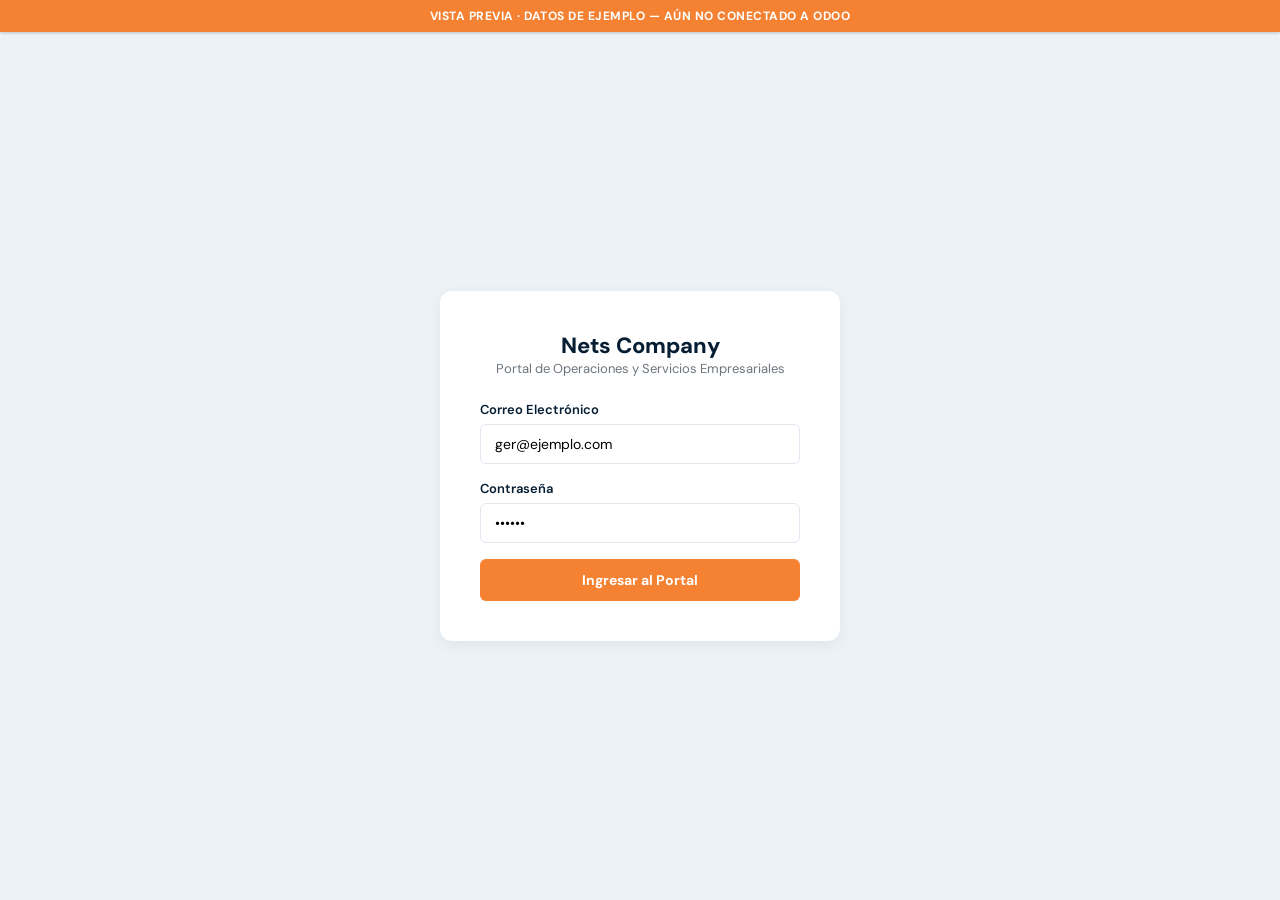
==== index.html @ b63bf1e1 "Vista previa Nets Portal (Velora): SPA login/home/CRM/chat/admin" ====
<!DOCTYPE html>
<html lang="es">
<head>
  <meta charset="UTF-8">
  <meta name="viewport" content="width=device-width, initial-scale=1.0">
  <title>Nets Portal · Vista previa</title>
  <link rel="preconnect" href="https://fonts.googleapis.com">
  <link rel="preconnect" href="https://fonts.gstatic.com" crossorigin>
  <link href="https://fonts.googleapis.com/css2?family=DM+Sans:ital,opsz,wght@0,9..40,100..1000;1,9..40,100..1000&display=swap" rel="stylesheet">
  <link rel="stylesheet" href="styles.css">
  <script defer src="app.js"></script>
</head>
<body>
  <div id="app"></div>
</body>
</html>
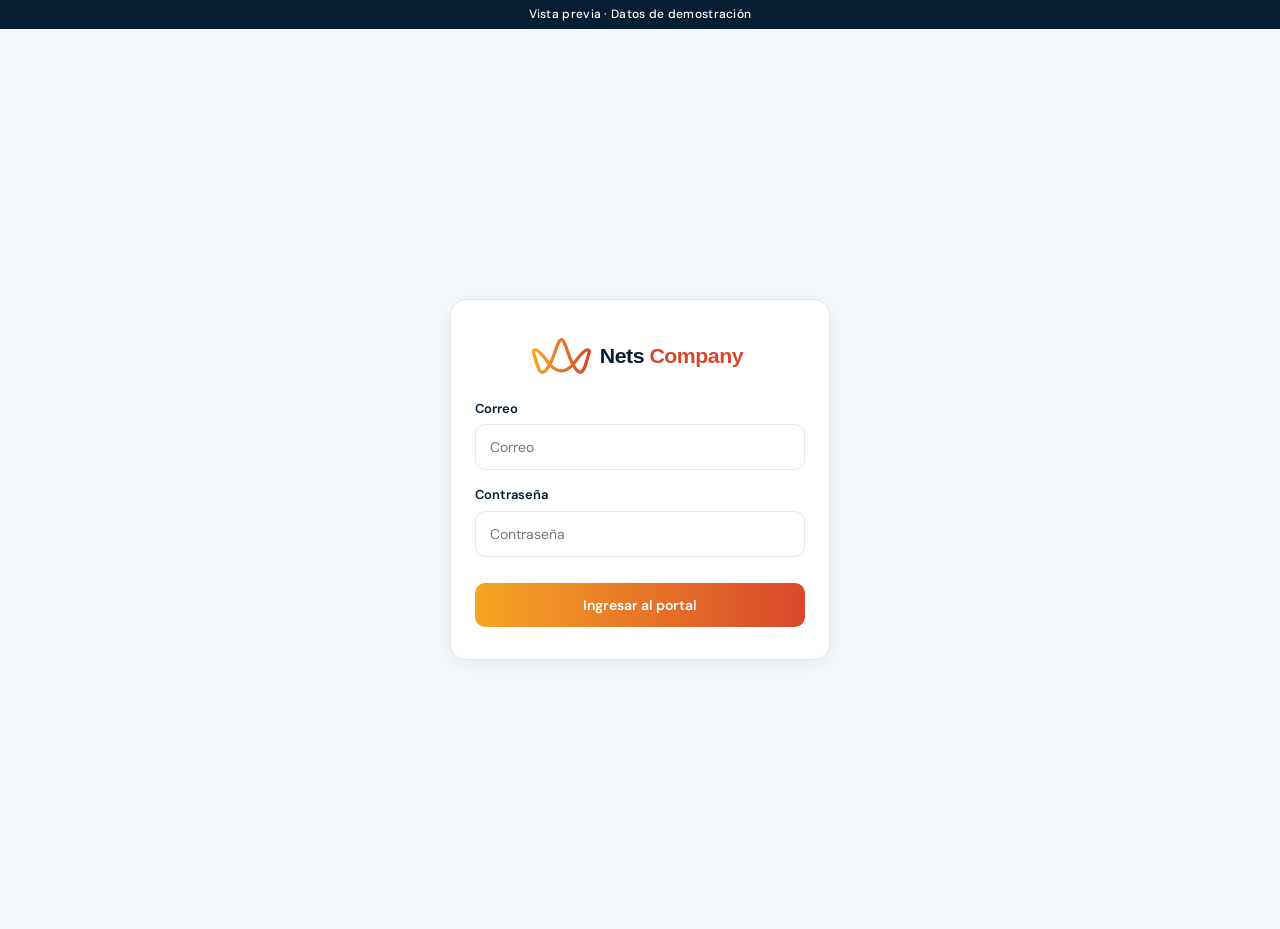
==== commit 50d25e9c: "Mobile-first + PWA + revisión marca Marge (Velora)" ====
--- a/index.html
+++ b/index.html
@@ -1,16 +1,23 @@
 <!DOCTYPE html>
-<html lang="es">
+<html lang="es-CO">
 <head>
   <meta charset="UTF-8">
-  <meta name="viewport" content="width=device-width, initial-scale=1.0">
-  <title>Nets Portal · Vista previa</title>
+  <meta name="viewport" content="width=device-width, initial-scale=1, viewport-fit=cover">
+  <meta name="theme-color" content="#061E33">
+  <meta name="apple-mobile-web-app-capable" content="yes">
+  <meta name="apple-mobile-web-app-status-bar-style" content="black-translucent">
+  <meta name="apple-mobile-web-app-title" content="Nets">
+  <meta name="description" content="Portal de operaciones Nets Company">
+  <title>Nets Company</title>
+  <link rel="manifest" href="/manifest.webmanifest">
+  <link rel="icon" type="image/png" href="/favicon.png">
+  <link rel="apple-touch-icon" href="/icons/icon-192.png">
   <link rel="preconnect" href="https://fonts.googleapis.com">
   <link rel="preconnect" href="https://fonts.gstatic.com" crossorigin>
-  <link href="https://fonts.googleapis.com/css2?family=DM+Sans:ital,opsz,wght@0,9..40,100..1000;1,9..40,100..1000&display=swap" rel="stylesheet">
-  <link rel="stylesheet" href="styles.css">
-  <script defer src="app.js"></script>
+  <link href="https://fonts.googleapis.com/css2?family=DM+Sans:ital,opsz,wght@0,9..40,400;0,9..40,500;0,9..40,600;0,9..40,700;1,9..40,400&display=swap" rel="stylesheet">
+  <script defer src="/app.js"></script>
 </head>
 <body>
   <div id="app"></div>
 </body>
-</html>+</html>
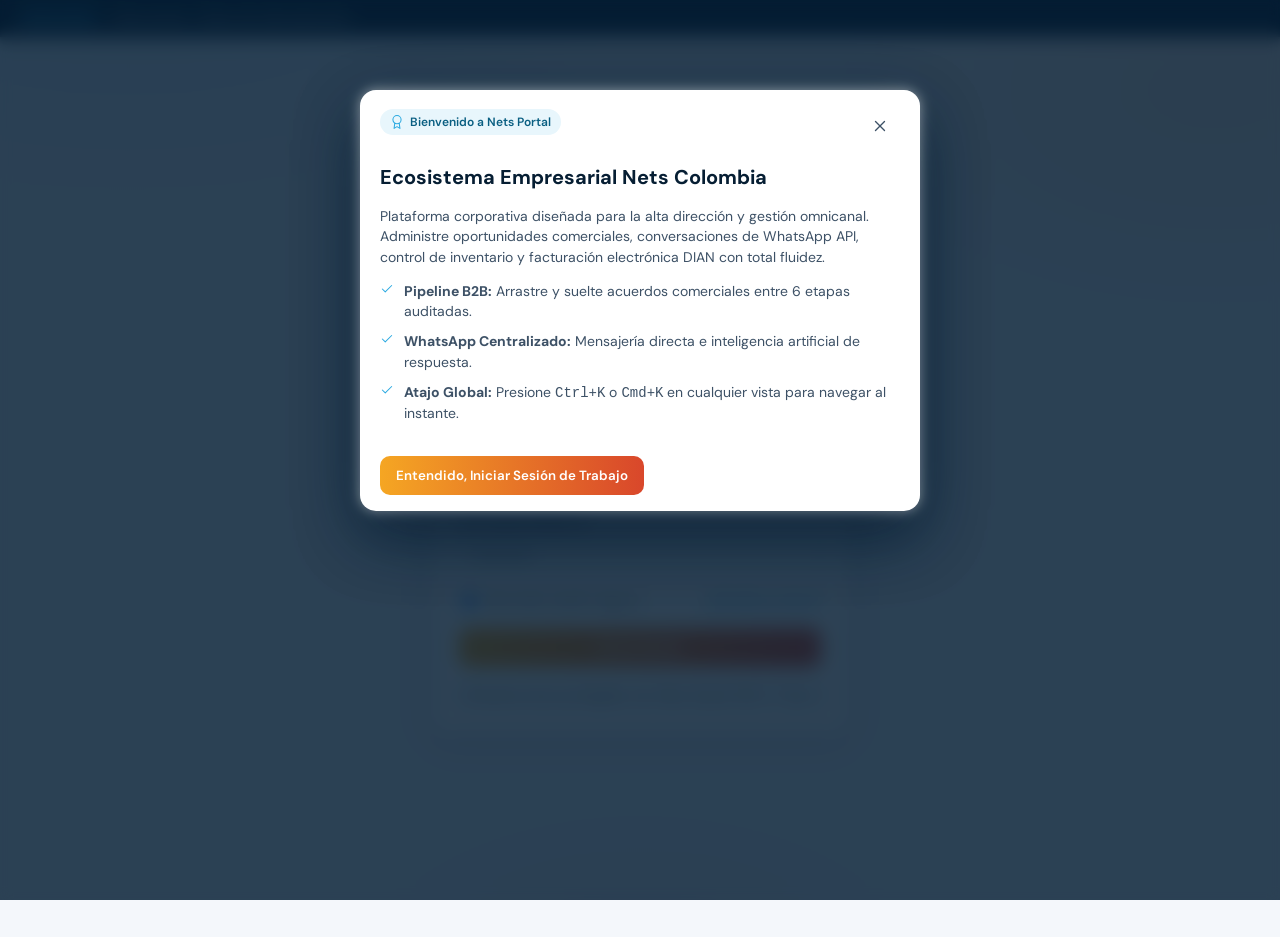
==== commit f90ab8a4: "feat(portal): premium SaaS redesign + Marge finals (14px, blue nav, full-width kanban, single banner" ====
--- a/index.html
+++ b/index.html
@@ -15,6 +15,7 @@
   <link rel="preconnect" href="https://fonts.googleapis.com">
   <link rel="preconnect" href="https://fonts.gstatic.com" crossorigin>
   <link href="https://fonts.googleapis.com/css2?family=DM+Sans:ital,opsz,wght@0,9..40,400;0,9..40,500;0,9..40,600;0,9..40,700;1,9..40,400&display=swap" rel="stylesheet">
+  <link rel="stylesheet" href="/styles.css">
   <script defer src="/app.js"></script>
 </head>
 <body>
--- a/styles.css
+++ b/styles.css
@@ -0,0 +1,448 @@
+@import url('https://fonts.googleapis.com/css2?family=DM+Sans:ital,opsz,wght@0,9..40,400;0,9..40,500;0,9..40,600;0,9..40,700;1,9..40,400&display=swap');
+
+:root {
+  --navy: #061E33;
+  --navy2: #0A2540;
+  --blue: #2DAAE1;
+  --orange: #F58233;
+  --grad: linear-gradient(90deg, #F5A623, #D9472B);
+  --bg: #F4F7FB;
+  --text: #0F1C2A;
+  --muted: #3D5166;
+  --border: #DDE3EE;
+  --r: 10px;
+  --r2: 16px;
+  --shadow: 0 1px 2px rgba(6,30,51,.04), 0 8px 24px rgba(6,30,51,.06);
+  --shadow-hover: 0 8px 28px rgba(6,30,51,.12);
+}
+
+*, *::before, *::after { box-sizing: border-box; }
+html, body { margin: 0; padding: 0; min-height: 100%; }
+body {
+  font-family: 'DM Sans', system-ui, sans-serif;
+  background: var(--bg);
+  color: var(--text);
+  font-size: 15px;
+  line-height: 1.5;
+  -webkit-font-smoothing: antialiased;
+}
+a { color: inherit; text-decoration: none; }
+button, input { font-family: inherit; }
+#app { min-height: 100vh; }
+
+/* Marge: apoyo mínimo 14px en todo */
+.muted, .desc, .helper-text,
+.nets-page-subtitle, .nets-welcome-text, .nets-auth-subtitle, .nets-auth-footer,
+.nets-act-time, .nets-act-title, .nets-kpi-label, .nets-app-compact-desc,
+.nets-user-role, .nets-goal-label, .nets-goal-foot, .nets-banner-text,
+.nets-bottom-nav-label, .nets-modal-desc, .nets-check-row, .chat-preview,
+.kanban-card p, .app-card-desc, .nets-nav-pill, .crm-card-meta, .chat-meta {
+  font-size: 14px !important;
+  color: var(--muted);
+  line-height: 1.45;
+}
+
+/* Fondo orbes */
+body::before {
+  content: '';
+  position: fixed; inset: 0; z-index: -1; pointer-events: none;
+  background:
+    radial-gradient(900px 480px at 10% -10%, rgba(45,170,225,.18), transparent 60%),
+    radial-gradient(700px 400px at 95% 10%, rgba(245,130,51,.12), transparent 55%),
+    radial-gradient(600px 360px at 50% 110%, rgba(6,30,51,.06), transparent 50%);
+}
+
+/* Banner ÚNICO (Marge: no barra Instalar separada) */
+#nets-top-banner, .nets-top-banner {
+  position: sticky; top: 0; z-index: 50;
+  background: var(--navy); color: #cfe8f5;
+  font-size: 12px;
+}
+.nets-banner-inner {
+  display: flex; align-items: center; gap: 10px; flex-wrap: wrap;
+  padding: 8px 16px; max-width: none; width: 100%;
+}
+.nets-banner-tag {
+  background: rgba(45,170,225,.2); color: #2DAAE1;
+  font-size: 10px; font-weight: 700; letter-spacing: .06em;
+  padding: 3px 8px; border-radius: 99px;
+}
+.nets-banner-text { color: #cfe8f5; font-size: 12px; }
+.nets-btn-banner-install {
+  margin-left: auto; display: inline-flex; align-items: center; gap: 6px;
+  background: rgba(45,170,225,.18); color: #fff; border: 1px solid rgba(45,170,225,.45);
+  border-radius: 8px; padding: 4px 10px; font-size: 12px; font-weight: 600; cursor: pointer;
+}
+.nets-btn-banner-install:hover { background: rgba(45,170,225,.32); }
+
+/* Shell layout — full width (Marge: no ~930px) */
+.nets-shell { display: flex; min-height: 100vh; width: 100%; }
+.nets-sidebar {
+  width: 272px; flex-shrink: 0; background: linear-gradient(180deg, var(--navy), var(--navy2));
+  color: #fff; padding: 20px 14px; display: none; flex-direction: column; gap: 8px;
+  position: sticky; top: 0; height: 100vh; overflow: auto;
+}
+.nets-sidebar-brand { display: flex; align-items: center; gap: 10px; padding: 4px 8px 16px; }
+.nets-sidebar-logo { height: 28px; width: auto; }
+.nets-sidebar-edition {
+  font-size: 11px; font-weight: 700; letter-spacing: .08em; text-transform: uppercase;
+  color: #2DAAE1; background: rgba(45,170,225,.15); padding: 3px 8px; border-radius: 6px;
+}
+.nets-sidebar-section-title {
+  font-size: 11px; font-weight: 700; letter-spacing: .08em; text-transform: uppercase;
+  color: rgba(255,255,255,.45); padding: 14px 10px 6px;
+}
+.nets-nav-link {
+  display: flex; align-items: center; gap: 10px; padding: 10px 12px; border-radius: var(--r);
+  color: rgba(255,255,255,.78); font-size: 14px; font-weight: 500; transition: .15s;
+}
+.nets-nav-link:hover { background: rgba(255,255,255,.06); color: #fff; }
+.nets-nav-link.active { background: rgba(45,170,225,.16); color: #2DAAE1; }
+.nets-nav-pill {
+  margin-left: auto; font-size: 11px !important; color: rgba(255,255,255,.55) !important;
+  background: rgba(255,255,255,.08); padding: 2px 7px; border-radius: 99px;
+}
+.nets-sidebar-footer {
+  margin-top: auto; display: flex; align-items: center; gap: 10px;
+  padding: 12px 8px; border-top: 1px solid rgba(255,255,255,.08);
+}
+.nets-user-brief { display: flex; align-items: center; gap: 10px; flex: 1; min-width: 0; }
+.nets-user-avatar {
+  width: 36px; height: 36px; border-radius: 50%; display: grid; place-items: center;
+  background: #2DAAE1; color: #fff; font-size: 12px; font-weight: 700; flex-shrink: 0;
+}
+.nets-user-meta { display: flex; flex-direction: column; min-width: 0; }
+.nets-user-name { font-size: 13px; font-weight: 600; color: #fff; white-space: nowrap; overflow: hidden; text-overflow: ellipsis; }
+.nets-user-role { font-size: 12px !important; color: rgba(255,255,255,.55) !important; }
+.nets-btn-logout-sidebar {
+  background: transparent; border: 0; color: rgba(255,255,255,.7); cursor: pointer; padding: 8px; border-radius: 8px;
+}
+.nets-btn-logout-sidebar:hover { background: rgba(255,255,255,.08); color: #fff; }
+
+.nets-main-wrapper {
+  flex: 1; width: 100%; max-width: none !important; min-width: 0;
+  display: flex; flex-direction: column;
+}
+.nets-page-content {
+  width: 100%; max-width: none !important;
+  padding: 8px 16px 96px;
+}
+@media (min-width: 900px) {
+  .nets-sidebar { display: flex; }
+  .nets-page-content { padding: 12px 28px 40px; }
+  .nets-bottom-nav { display: none !important; }
+}
+
+/* Topbar */
+.nets-topbar {
+  display: flex; align-items: center; justify-content: space-between; gap: 12px;
+  padding: 12px 16px; position: sticky; top: 0; z-index: 30;
+  background: rgba(244,247,251,.85); backdrop-filter: blur(12px);
+  border-bottom: 1px solid var(--border);
+}
+@media (min-width: 900px) { .nets-topbar { padding: 14px 28px; } }
+.nets-topbar-left, .nets-topbar-right { display: flex; align-items: center; gap: 10px; }
+.nets-search-trigger {
+  display: flex; align-items: center; gap: 8px; background: #fff; border: 1px solid var(--border);
+  border-radius: 10px; padding: 8px 12px; cursor: pointer; min-width: 180px; color: var(--muted);
+  box-shadow: var(--shadow);
+}
+.nets-search-placeholder { font-size: 14px; }
+.nets-search-kbd {
+  margin-left: auto; font-size: 11px; background: var(--bg); border: 1px solid var(--border);
+  border-radius: 6px; padding: 2px 6px; color: var(--muted);
+}
+.nets-streak-pill {
+  display: none; align-items: center; gap: 6px; background: #fff; border: 1px solid var(--border);
+  border-radius: 99px; padding: 6px 12px; font-size: 13px; font-weight: 600; color: var(--navy);
+}
+@media (min-width: 900px) { .nets-streak-pill { display: inline-flex; } }
+.nets-btn-icon, .nets-btn-icon-ghost {
+  background: #fff; border: 1px solid var(--border); border-radius: 10px; width: 40px; height: 40px;
+  display: grid; place-items: center; cursor: pointer; color: var(--muted);
+}
+.nets-btn-icon-ghost { background: transparent; border-color: transparent; }
+.nets-mobile-avatar {
+  width: 36px; height: 36px; border-radius: 50%; background: var(--navy); color: #fff;
+  display: grid; place-items: center; font-size: 12px; font-weight: 700;
+}
+
+.nets-page-header { padding: 8px 0 16px; }
+.nets-page-title { margin: 0; font-size: 26px; font-weight: 700; letter-spacing: -.02em; color: var(--navy); }
+.nets-page-subtitle { margin: 6px 0 0; }
+
+/* Bottom nav — activo #2DAAE1 (Marge) */
+.nets-bottom-nav {
+  position: fixed; left: 0; right: 0; bottom: 0; z-index: 40;
+  display: flex; justify-content: space-around; align-items: center;
+  background: rgba(255,255,255,.94); backdrop-filter: blur(14px);
+  border-top: 1px solid var(--border);
+  padding: 8px 4px calc(8px + env(safe-area-inset-bottom));
+}
+.nets-bottom-nav-link {
+  flex: 1; display: flex; flex-direction: column; align-items: center; gap: 3px;
+  color: var(--muted); padding: 6px 2px; border-radius: 10px; font-weight: 600;
+}
+.nets-bottom-nav-link.active,
+.nets-bottom-nav-link.active svg {
+  color: #2DAAE1 !important;
+  stroke: #2DAAE1 !important;
+}
+.nets-bottom-nav-label { font-size: 11px !important; color: inherit !important; }
+
+/* Cards / KPIs */
+.nets-card, .nets-kpi-card, .nets-welcome-card, .kanban-card, .nets-app-compact-card {
+  background: rgba(255,255,255,.92); border: 1px solid var(--border); border-radius: var(--r2);
+  box-shadow: var(--shadow); transition: transform .2s, box-shadow .2s;
+}
+.nets-card:hover, .nets-kpi-card:hover, .nets-app-compact-card:hover, .kanban-card:hover {
+  transform: translateY(-2px); box-shadow: var(--shadow-hover);
+}
+.nets-home-grid { display: flex; flex-direction: column; gap: 18px; }
+.nets-welcome-card { padding: 22px; display: grid; gap: 18px; }
+@media (min-width: 900px) {
+  .nets-welcome-card { grid-template-columns: 1.4fr 1fr; align-items: center; }
+}
+.nets-badge-streak, .nets-badge-pill {
+  display: inline-flex; align-items: center; gap: 6px; background: #E8F6FC; color: #0A5F82;
+  border-radius: 99px; padding: 4px 10px; font-size: 12px; font-weight: 600; margin-bottom: 8px;
+}
+.nets-welcome-greeting { margin: 0; font-size: 28px; font-weight: 700; color: var(--navy); letter-spacing: -.02em; }
+.nets-welcome-text { margin: 8px 0 0; }
+.nets-goal-box { background: #F8FBFE; border: 1px solid var(--border); border-radius: 12px; padding: 14px; }
+.nets-goal-header, .nets-goal-foot { display: flex; justify-content: space-between; gap: 8px; font-size: 14px; }
+.nets-goal-values { font-size: 13px; color: var(--muted); }
+.nets-progress-track { height: 8px; background: #E4ECF5; border-radius: 99px; margin: 10px 0; overflow: hidden; }
+.nets-progress-fill { height: 100%; background: var(--grad); border-radius: 99px; }
+
+.nets-kpis-grid {
+  display: grid; grid-template-columns: repeat(2, minmax(0, 1fr)); gap: 12px;
+}
+@media (min-width: 1100px) {
+  .nets-kpis-grid { grid-template-columns: repeat(4, minmax(0, 1fr)); }
+}
+.nets-kpi-card { padding: 16px; }
+.nets-kpi-top { display: flex; justify-content: space-between; align-items: center; margin-bottom: 8px; }
+.nets-kpi-val { font-size: 26px; font-weight: 700; color: var(--navy); letter-spacing: -.02em; }
+.nets-kpi-bottom { display: flex; align-items: center; justify-content: space-between; margin-top: 10px; }
+.nets-pill-up {
+  font-size: 12px; font-weight: 600; color: #0F7A4A; background: #E7F8EF;
+  padding: 3px 8px; border-radius: 99px;
+}
+.nets-sparkline { width: 72px; height: 28px; }
+
+.nets-home-split {
+  display: grid; grid-template-columns: 1fr; gap: 16px;
+}
+@media (min-width: 900px) {
+  .nets-home-split { grid-template-columns: 1fr 1fr; }
+}
+.nets-home-column { background: rgba(255,255,255,.92); border: 1px solid var(--border); border-radius: var(--r2); padding: 16px; box-shadow: var(--shadow); }
+.nets-card-title-row { display: flex; justify-content: space-between; align-items: center; margin-bottom: 12px; }
+.nets-card-heading { margin: 0; font-size: 16px; font-weight: 700; color: var(--navy); }
+.nets-link-action { color: #2DAAE1; font-size: 14px; font-weight: 600; }
+.nets-tag-live {
+  font-size: 11px; font-weight: 700; color: #0F7A4A; background: #E7F8EF;
+  padding: 3px 8px; border-radius: 99px;
+}
+.nets-apps-compact-grid { display: flex; flex-direction: column; gap: 8px; }
+.nets-app-compact-card {
+  display: flex; gap: 12px; align-items: center; padding: 12px; text-decoration: none; color: inherit;
+}
+.nets-app-compact-icon {
+  width: 42px; height: 42px; border-radius: 12px; background: #E8F6FC;
+  display: grid; place-items: center; flex-shrink: 0;
+}
+.nets-app-compact-name { display: block; font-weight: 600; font-size: 14px; color: var(--navy); }
+.nets-app-compact-desc { display: block; margin-top: 2px; }
+.nets-activity-feed { display: flex; flex-direction: column; gap: 12px; }
+.nets-activity-item { display: flex; gap: 10px; }
+.nets-act-dot { width: 8px; height: 8px; border-radius: 50%; background: #2DAAE1; margin-top: 7px; flex-shrink: 0; }
+.nets-act-title { margin: 0; color: var(--text); }
+.nets-act-time { display: block; margin-top: 2px; }
+
+/* Kanban — 6 cols desktop sin scroll-x (Marge) */
+.kanban-section { width: 100%; }
+.kanban-board, .nets-kanban {
+  display: flex; gap: 12px; overflow-x: auto; scroll-snap-type: x mandatory;
+  padding-bottom: 8px; width: 100%;
+}
+.kanban-column, .nets-kanban-col {
+  min-width: 260px; flex: 0 0 260px; scroll-snap-align: start;
+  background: rgba(255,255,255,.9); border: 1px solid var(--border);
+  border-radius: var(--r2); padding: 12px; box-shadow: var(--shadow);
+}
+@media (min-width: 1200px) {
+  .kanban-board, .nets-kanban {
+    display: grid !important;
+    grid-template-columns: repeat(6, minmax(0, 1fr)) !important;
+    overflow: visible !important;
+    width: 100%;
+  }
+  .kanban-column, .nets-kanban-col {
+    min-width: 0 !important; width: auto !important; flex: unset;
+  }
+}
+.kanban-column-header { display: flex; align-items: center; justify-content: space-between; margin-bottom: 4px; }
+.kanban-column-title {
+  font-size: 12px; font-weight: 700; letter-spacing: .04em; text-transform: uppercase; color: var(--muted);
+}
+.kanban-badge {
+  font-size: 11px; font-weight: 700; background: #EEF3F9; color: var(--muted);
+  padding: 2px 7px; border-radius: 99px;
+}
+.kanban-cards-stack { display: flex; flex-direction: column; gap: 8px; min-height: 80px; }
+.kanban-card { padding: 12px; cursor: grab; background: #fff; }
+.kanban-card:active { cursor: grabbing; }
+
+/* Auth */
+.nets-auth-container {
+  min-height: 100vh; display: grid; place-items: center; padding: 24px;
+}
+.nets-auth-card {
+  width: min(420px, 100%); background: rgba(255,255,255,.95); border: 1px solid var(--border);
+  border-radius: 20px; padding: 28px; box-shadow: var(--shadow-hover);
+}
+.nets-auth-logo { height: 36px; margin-bottom: 16px; }
+.nets-auth-title { margin: 0; font-size: 22px; color: var(--navy); }
+.nets-auth-subtitle { margin: 8px 0 20px; }
+.nets-form-group { display: flex; flex-direction: column; gap: 6px; margin-bottom: 14px; }
+.nets-form-group label { font-size: 13px; font-weight: 600; color: var(--navy); }
+.nets-input {
+  border: 1px solid var(--border); border-radius: 10px; padding: 11px 12px; font-size: 14px;
+  background: #fff; color: var(--text);
+}
+.nets-input:focus { outline: 2px solid rgba(45,170,225,.35); border-color: #2DAAE1; }
+.nets-auth-options { display: flex; justify-content: space-between; align-items: center; margin-bottom: 16px; font-size: 14px; }
+.nets-checkbox-label { display: flex; align-items: center; gap: 8px; color: var(--muted); font-size: 14px; }
+.nets-link { color: #2DAAE1; font-weight: 600; font-size: 14px; }
+.nets-btn, .btn-accent {
+  border: 0; border-radius: 10px; padding: 11px 16px; font-weight: 600; cursor: pointer;
+}
+.nets-btn-primary, .btn-accent { background: var(--grad); color: #fff; }
+.nets-btn-block { width: 100%; }
+.nets-auth-footer { margin-top: 18px; text-align: center; }
+
+/* Chat */
+.nets-chat-list-item {
+  display: flex; gap: 10px; align-items: center; width: 100%;
+  background: transparent; border: 0; border-radius: 12px; padding: 10px; cursor: pointer;
+}
+.nets-chat-list-item.active, .nets-chat-list-item:hover { background: #E8F6FC; }
+
+/* CmdK / Modal / Toast / Skeleton */
+.nets-cmd-backdrop, .nets-modal-backdrop, .cmdk-overlay {
+  position: fixed; inset: 0; z-index: 90; background: rgba(6,30,51,.45); backdrop-filter: blur(6px);
+  display: flex; align-items: flex-start; justify-content: center; padding-top: 12vh;
+}
+.nets-cmd-box, .nets-modal-card, .cmdk-panel {
+  width: min(560px, 92vw); background: #fff; border-radius: 16px; overflow: hidden;
+  box-shadow: 0 24px 64px rgba(6,30,51,.35);
+}
+.nets-cmd-search-wrap { display: flex; align-items: center; gap: 10px; padding: 14px 16px; border-bottom: 1px solid var(--border); }
+.nets-cmd-input { flex: 1; border: 0; outline: 0; font-size: 16px; background: transparent; }
+.nets-cmd-results { max-height: 360px; overflow: auto; padding: 8px; }
+.nets-cmd-item {
+  display: flex; align-items: center; gap: 10px; width: 100%; padding: 10px 12px;
+  border: 0; background: transparent; border-radius: 10px; cursor: pointer; text-align: left;
+}
+.nets-cmd-item:hover { background: #F4F7FB; }
+.nets-cmd-item-title { font-weight: 600; font-size: 14px; }
+.nets-cmd-item-badge { margin-left: auto; font-size: 12px; color: var(--muted); }
+.nets-cmd-footer, .nets-cmd-empty { padding: 10px 16px; font-size: 13px; color: var(--muted); }
+.nets-cmd-esc { font-size: 11px; border: 1px solid var(--border); border-radius: 6px; padding: 2px 6px; }
+.nets-modal-header, .nets-modal-footer { padding: 16px 20px; display: flex; justify-content: space-between; align-items: center; }
+.nets-modal-body { padding: 0 20px 16px; }
+.nets-modal-title { margin: 0 0 8px; font-size: 20px; color: var(--navy); }
+.nets-features-checklist { display: flex; flex-direction: column; gap: 10px; margin-top: 14px; }
+.nets-check-row { display: flex; gap: 10px; align-items: flex-start; font-size: 14px; color: var(--muted); }
+.nets-check-dot { flex-shrink: 0; }
+
+.nets-toast-host, .toast-wrap {
+  position: fixed; top: 16px; right: 16px; z-index: 120; display: flex; flex-direction: column; gap: 8px;
+}
+.nets-toast, .toast {
+  display: flex; align-items: center; gap: 10px; background: var(--navy); color: #fff;
+  padding: 12px 16px; border-radius: 12px; box-shadow: var(--shadow-hover); font-size: 14px; min-width: 240px;
+}
+.nets-confetti-canvas { position: fixed; inset: 0; pointer-events: none; z-index: 200; }
+
+.nets-skeleton-view { padding: 16px; }
+.nets-skel-line, .nets-skel-card, .nets-skel-board {
+  background: linear-gradient(90deg, #e8eef6 25%, #f7fafc 50%, #e8eef6 75%);
+  background-size: 200% 100%; animation: shimmer 1.2s infinite; border-radius: 10px;
+}
+.nets-skel-title { height: 28px; width: 42%; margin-bottom: 10px; }
+.nets-skel-subtitle { height: 16px; width: 28%; margin-bottom: 18px; }
+.nets-skel-grid { display: grid; grid-template-columns: repeat(4, 1fr); gap: 12px; margin-bottom: 16px; }
+.nets-skel-card { height: 110px; }
+.nets-skel-board { height: 280px; }
+@media (max-width: 900px) { .nets-skel-grid { grid-template-columns: 1fr 1fr; } }
+
+.fade-up { animation: fadeUp .45s ease both; }
+@keyframes fadeUp { from { opacity: 0; transform: translateY(10px); } to { opacity: 1; transform: none; } }
+@keyframes shimmer { 0% { background-position: 200% 0; } 100% { background-position: -200% 0; } }
+
+/* Dark */
+html.dark, html[data-theme="dark"] { color-scheme: dark; }
+html.dark body, html[data-theme="dark"] body { background: #071825; color: #E8EEF5; }
+html.dark body::before, html[data-theme="dark"] body::before {
+  background:
+    radial-gradient(900px 480px at 10% -10%, rgba(45,170,225,.12), transparent 60%),
+    radial-gradient(700px 400px at 95% 10%, rgba(245,130,51,.08), transparent 55%);
+}
+html.dark .nets-topbar, html[data-theme="dark"] .nets-topbar { background: rgba(7,24,37,.88); border-color: #1e3a55; }
+html.dark .nets-card, html.dark .nets-kpi-card, html.dark .nets-welcome-card,
+html.dark .nets-home-column, html.dark .kanban-column, html.dark .kanban-card,
+html.dark .nets-search-trigger, html.dark .nets-btn-icon, html.dark .nets-auth-card,
+html.dark .nets-cmd-box, html.dark .nets-modal-card,
+html[data-theme="dark"] .nets-card, html[data-theme="dark"] .nets-kpi-card,
+html[data-theme="dark"] .nets-welcome-card, html[data-theme="dark"] .nets-home-column,
+html[data-theme="dark"] .kanban-column, html[data-theme="dark"] .kanban-card {
+  background: #0d2136; border-color: #1e3a55; color: #E8EEF5;
+}
+html.dark .nets-page-title, html.dark .nets-welcome-greeting, html.dark .nets-kpi-val,
+html.dark .nets-card-heading, html.dark .nets-app-compact-name,
+html[data-theme="dark"] .nets-page-title, html[data-theme="dark"] .nets-welcome-greeting {
+  color: #F4F7FB;
+}
+html.dark .nets-bottom-nav, html[data-theme="dark"] .nets-bottom-nav {
+  background: rgba(13,33,54,.94); border-color: #1e3a55;
+}
+html.dark .nets-input, html[data-theme="dark"] .nets-input {
+  background: #0a1a2b; border-color: #1e3a55; color: #E8EEF5;
+}
+html.dark .nets-goal-box, html[data-theme="dark"] .nets-goal-box { background: #0a1a2b; border-color: #1e3a55; }
+
+@media (prefers-reduced-motion: reduce) {
+  *, *::before, *::after { animation-duration: .01ms !important; transition-duration: .01ms !important; }
+}
+
+table td, table th { padding: 10px; border-bottom: 1px solid var(--border); vertical-align: top; }
+.nets-toggle input { width: 18px; height: 18px; accent-color: #2DAAE1; }
+
+.nets-toast-container {
+  position: fixed; top: 16px; right: 16px; z-index: 120;
+  display: flex; flex-direction: column; gap: 8px; pointer-events: none;
+}
+.nets-toast { pointer-events: auto; }
+.nets-toast-hide { opacity: 0; transform: translateY(-6px); transition: .25s; }
+
+.nets-cmd-modal {
+  position: fixed; inset: 0; z-index: 100; display: none;
+}
+.nets-cmd-modal.open { display: block; }
+.nets-cmd-modal .nets-cmd-backdrop {
+  position: absolute; inset: 0; background: rgba(6,30,51,.45); backdrop-filter: blur(6px);
+}
+.nets-cmd-modal .nets-cmd-box {
+  position: relative; margin: 12vh auto 0; width: min(560px, 92vw);
+  background: #fff; border-radius: 16px; overflow: hidden;
+  box-shadow: 0 24px 64px rgba(6,30,51,.35); z-index: 1;
+}
+.nets-cmd-item.active { background: #E8F6FC; }
+.nets-cmd-item-info { display: flex; flex-direction: column; gap: 2px; min-width: 0; }
+.nets-modal-backdrop {
+  position: fixed; inset: 0; z-index: 95; background: rgba(6,30,51,.45); backdrop-filter: blur(6px);
+  display: flex; align-items: flex-start; justify-content: center; padding-top: 10vh;
+}
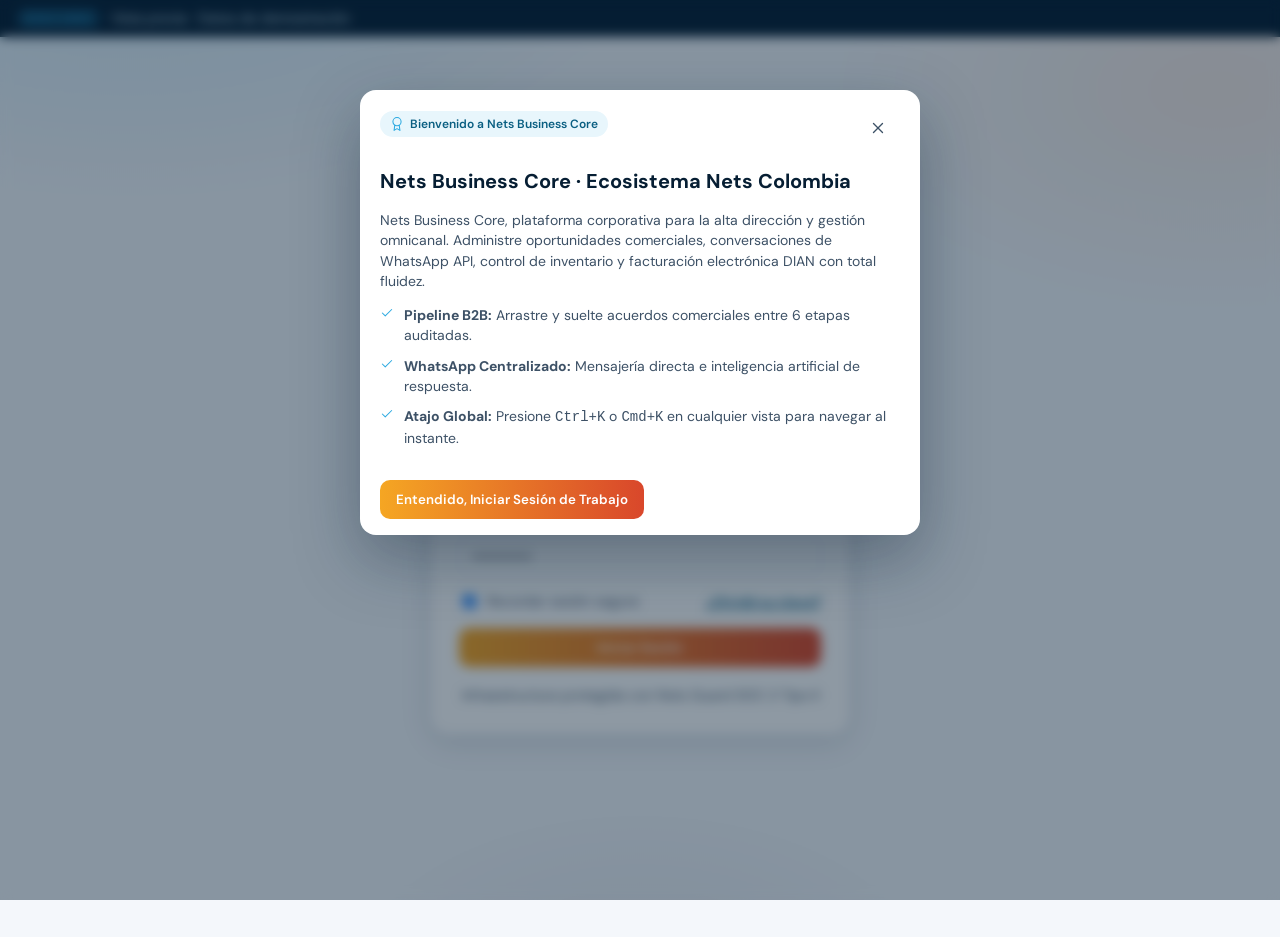
==== commit 85778bea: "fix(portal): a11y/SEO >=95 + rename to Nets Business Core" ====
--- a/index.html
+++ b/index.html
@@ -1,14 +1,14 @@
 <!DOCTYPE html>
-<html lang="es-CO">
+<html lang="es">
 <head>
   <meta charset="UTF-8">
   <meta name="viewport" content="width=device-width, initial-scale=1, viewport-fit=cover">
   <meta name="theme-color" content="#061E33">
   <meta name="apple-mobile-web-app-capable" content="yes">
   <meta name="apple-mobile-web-app-status-bar-style" content="black-translucent">
-  <meta name="apple-mobile-web-app-title" content="Nets">
-  <meta name="description" content="Portal de operaciones Nets Company">
-  <title>Nets Company</title>
+  <meta name="apple-mobile-web-app-title" content="Nets Core">
+  <meta name="description" content="Nets Business Core: portal de operaciones de Nets Company para CRM, WhatsApp, inventario y facturación DIAN en Colombia.">
+  <title>Nets Business Core</title>
   <link rel="manifest" href="/manifest.webmanifest">
   <link rel="icon" type="image/png" href="/favicon.png">
   <link rel="apple-touch-icon" href="/icons/icon-192.png">
--- a/styles.css
+++ b/styles.css
@@ -158,7 +158,7 @@
 }
 @media (min-width: 900px) { .nets-streak-pill { display: inline-flex; } }
 .nets-btn-icon, .nets-btn-icon-ghost {
-  background: #fff; border: 1px solid var(--border); border-radius: 10px; width: 40px; height: 40px;
+  background: #fff; border: 1px solid var(--border); border-radius: 10px; width:  44px; min-width: 44px; height:  44px; min-height: 44px;
   display: grid; place-items: center; cursor: pointer; color: var(--muted);
 }
 .nets-btn-icon-ghost { background: transparent; border-color: transparent; }
@@ -315,7 +315,21 @@
 .nets-input:focus { outline: 2px solid rgba(45,170,225,.35); border-color: #2DAAE1; }
 .nets-auth-options { display: flex; justify-content: space-between; align-items: center; margin-bottom: 16px; font-size: 14px; }
 .nets-checkbox-label { display: flex; align-items: center; gap: 8px; color: var(--muted); font-size: 14px; }
-.nets-link { color: #2DAAE1; font-weight: 600; font-size: 14px; }
+.nets-link {
+  color: #0A5F82;
+  text-decoration: underline;
+  text-underline-offset: 2px;
+  font-weight: 600;
+  background: none;
+  border: none;
+  padding: 0;
+  cursor: pointer;
+  font-family: inherit;
+  font-size: 14px;
+}
+.nets-link:hover, .nets-link:focus-visible {
+  color: #061E33;
+}
 .nets-btn, .btn-accent {
   border: 0; border-radius: 10px; padding: 11px 16px; font-weight: 600; cursor: pointer;
 }
@@ -446,3 +460,15 @@
   position: fixed; inset: 0; z-index: 95; background: rgba(6,30,51,.45); backdrop-filter: blur(6px);
   display: flex; align-items: flex-start; justify-content: center; padding-top: 10vh;
 }
+
+.nets-bottom-nav-link {
+  min-height: 48px;
+  min-width: 48px;
+  touch-action: manipulation;
+}
+.nets-btn-icon-ghost {
+  width: 44px; height: 44px; min-width: 44px; min-height: 44px;
+}
+.kanban-card:focus-visible {
+  outline: 2px solid #2DAAE1; outline-offset: 2px;
+}
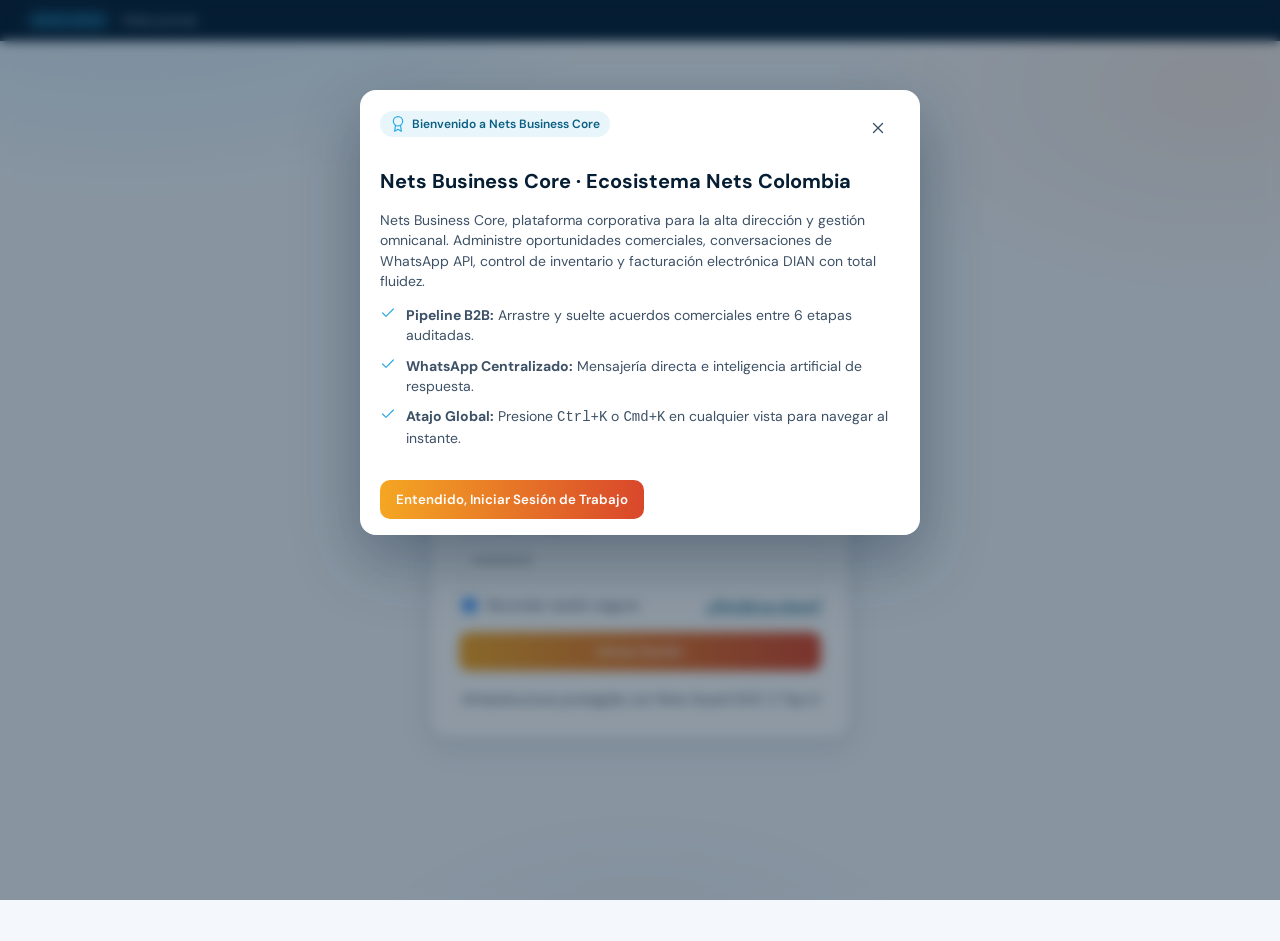
==== commit f8d7548d: "v5: dark-mode chat/avatar, CRM touch DnD + mover etapa, dashboard sencillo, apps bloqueadas, WhatsAp" ====
--- a/index.html
+++ b/index.html
@@ -15,8 +15,8 @@
   <link rel="preconnect" href="https://fonts.googleapis.com">
   <link rel="preconnect" href="https://fonts.gstatic.com" crossorigin>
   <link href="https://fonts.googleapis.com/css2?family=DM+Sans:ital,opsz,wght@0,9..40,400;0,9..40,500;0,9..40,600;0,9..40,700;1,9..40,400&display=swap" rel="stylesheet">
-  <link rel="stylesheet" href="/styles.css">
-  <script defer src="/app.js"></script>
+  <link rel="stylesheet" href="/styles.css?v=5">
+  <script defer src="/app.js?v=5"></script>
 </head>
 <body>
   <div id="app"></div>
--- a/styles.css
+++ b/styles.css
@@ -1,28 +1,56 @@
 @import url('https://fonts.googleapis.com/css2?family=DM+Sans:ital,opsz,wght@0,9..40,400;0,9..40,500;0,9..40,600;0,9..40,700;1,9..40,400&display=swap');
 
 :root {
+  /* Marca Nets Business Core — tokens únicos */
   --navy: #061E33;
   --navy2: #0A2540;
   --blue: #2DAAE1;
+  --link: #0A5F82;
   --orange: #F58233;
   --grad: linear-gradient(90deg, #F5A623, #D9472B);
   --bg: #F4F7FB;
+  --surface: #FFFFFF;
+  --surface-2: #F8FBFE;
   --text: #0F1C2A;
   --muted: #3D5166;
   --border: #DDE3EE;
+  --blue-soft: #E8F6FC;
+  --danger: #EF4444;
+  --success: #16A34A;
+  /* Radios */
+  --r-sm: 6px;
   --r: 10px;
+  --r-md: 12px;
   --r2: 16px;
+  --r-lg: 20px;
+  --r-pill: 99px;
+  /* Espaciado */
+  --space-1: 4px;
+  --space-2: 8px;
+  --space-3: 12px;
+  --space-4: 16px;
+  --space-5: 24px;
+  --space-6: 32px;
+  /* Tipo */
+  --font: 'DM Sans', system-ui, sans-serif;
+  --fs-xs: 11px;
+  --fs-sm: 12px;
+  --fs-md: 14px;
+  --fs-base: 15px;
+  --fs-lg: 18px;
+  --fs-title: 26px;
   --shadow: 0 1px 2px rgba(6,30,51,.04), 0 8px 24px rgba(6,30,51,.06);
   --shadow-hover: 0 8px 28px rgba(6,30,51,.12);
+  --shadow-modal: 0 24px 64px rgba(6,30,51,.35);
 }
 
 *, *::before, *::after { box-sizing: border-box; }
 html, body { margin: 0; padding: 0; min-height: 100%; }
 body {
-  font-family: 'DM Sans', system-ui, sans-serif;
+  font-family: var(--font);
   background: var(--bg);
   color: var(--text);
-  font-size: 15px;
+  font-size: var(--fs-base);
   line-height: 1.5;
   -webkit-font-smoothing: antialiased;
 }
@@ -63,15 +91,15 @@
   padding: 8px 16px; max-width: none; width: 100%;
 }
 .nets-banner-tag {
-  background: rgba(45,170,225,.2); color: #2DAAE1;
+  background: rgba(45,170,225,.2); color: var(--blue);
   font-size: 10px; font-weight: 700; letter-spacing: .06em;
-  padding: 3px 8px; border-radius: 99px;
+  padding: 3px 8px; border-radius: var(--r-pill);
 }
 .nets-banner-text { color: #cfe8f5; font-size: 12px; }
 .nets-btn-banner-install {
   margin-left: auto; display: inline-flex; align-items: center; gap: 6px;
   background: rgba(45,170,225,.18); color: #fff; border: 1px solid rgba(45,170,225,.45);
-  border-radius: 8px; padding: 4px 10px; font-size: 12px; font-weight: 600; cursor: pointer;
+  border-radius: var(--r); padding: 4px 10px; font-size: 12px; font-weight: 600; cursor: pointer;
 }
 .nets-btn-banner-install:hover { background: rgba(45,170,225,.32); }
 
@@ -86,7 +114,7 @@
 .nets-sidebar-logo { height: 28px; width: auto; }
 .nets-sidebar-edition {
   font-size: 11px; font-weight: 700; letter-spacing: .08em; text-transform: uppercase;
-  color: #2DAAE1; background: rgba(45,170,225,.15); padding: 3px 8px; border-radius: 6px;
+  color: var(--blue); background: rgba(45,170,225,.15); padding: 3px 8px; border-radius: var(--r-sm);
 }
 .nets-sidebar-section-title {
   font-size: 11px; font-weight: 700; letter-spacing: .08em; text-transform: uppercase;
@@ -97,10 +125,10 @@
   color: rgba(255,255,255,.78); font-size: 14px; font-weight: 500; transition: .15s;
 }
 .nets-nav-link:hover { background: rgba(255,255,255,.06); color: #fff; }
-.nets-nav-link.active { background: rgba(45,170,225,.16); color: #2DAAE1; }
+.nets-nav-link.active { background: rgba(45,170,225,.16); color: var(--blue); }
 .nets-nav-pill {
   margin-left: auto; font-size: 11px !important; color: rgba(255,255,255,.55) !important;
-  background: rgba(255,255,255,.08); padding: 2px 7px; border-radius: 99px;
+  background: rgba(255,255,255,.08); padding: 2px 7px; border-radius: var(--r-pill);
 }
 .nets-sidebar-footer {
   margin-top: auto; display: flex; align-items: center; gap: 10px;
@@ -109,13 +137,13 @@
 .nets-user-brief { display: flex; align-items: center; gap: 10px; flex: 1; min-width: 0; }
 .nets-user-avatar {
   width: 36px; height: 36px; border-radius: 50%; display: grid; place-items: center;
-  background: #2DAAE1; color: #fff; font-size: 12px; font-weight: 700; flex-shrink: 0;
+  background: var(--blue); color: #fff; font-size: 12px; font-weight: 700; flex-shrink: 0;
 }
 .nets-user-meta { display: flex; flex-direction: column; min-width: 0; }
 .nets-user-name { font-size: 13px; font-weight: 600; color: #fff; white-space: nowrap; overflow: hidden; text-overflow: ellipsis; }
 .nets-user-role { font-size: 12px !important; color: rgba(255,255,255,.55) !important; }
 .nets-btn-logout-sidebar {
-  background: transparent; border: 0; color: rgba(255,255,255,.7); cursor: pointer; padding: 8px; border-radius: 8px;
+  background: transparent; border: 0; color: rgba(255,255,255,.7); cursor: pointer; padding: 8px; border-radius: var(--r);
 }
 .nets-btn-logout-sidebar:hover { background: rgba(255,255,255,.08); color: #fff; }
 
@@ -144,21 +172,21 @@
 .nets-topbar-left, .nets-topbar-right { display: flex; align-items: center; gap: 10px; }
 .nets-search-trigger {
   display: flex; align-items: center; gap: 8px; background: #fff; border: 1px solid var(--border);
-  border-radius: 10px; padding: 8px 12px; cursor: pointer; min-width: 180px; color: var(--muted);
+  border-radius: var(--r); padding: 8px 12px; cursor: pointer; min-width: 180px; color: var(--muted);
   box-shadow: var(--shadow);
 }
 .nets-search-placeholder { font-size: 14px; }
 .nets-search-kbd {
   margin-left: auto; font-size: 11px; background: var(--bg); border: 1px solid var(--border);
-  border-radius: 6px; padding: 2px 6px; color: var(--muted);
+  border-radius: var(--r-sm); padding: 2px 6px; color: var(--muted);
 }
 .nets-streak-pill {
   display: none; align-items: center; gap: 6px; background: #fff; border: 1px solid var(--border);
-  border-radius: 99px; padding: 6px 12px; font-size: 13px; font-weight: 600; color: var(--navy);
+  border-radius: var(--r-pill); padding: 6px 12px; font-size: 13px; font-weight: 600; color: var(--navy);
 }
 @media (min-width: 900px) { .nets-streak-pill { display: inline-flex; } }
 .nets-btn-icon, .nets-btn-icon-ghost {
-  background: #fff; border: 1px solid var(--border); border-radius: 10px; width:  44px; min-width: 44px; height:  44px; min-height: 44px;
+  background: #fff; border: 1px solid var(--border); border-radius: var(--r); width:  44px; min-width: 44px; height:  44px; min-height: 44px;
   display: grid; place-items: center; cursor: pointer; color: var(--muted);
 }
 .nets-btn-icon-ghost { background: transparent; border-color: transparent; }
@@ -168,7 +196,7 @@
 }
 
 .nets-page-header { padding: 8px 0 16px; }
-.nets-page-title { margin: 0; font-size: 26px; font-weight: 700; letter-spacing: -.02em; color: var(--navy); }
+.nets-page-title { margin: 0; font-size: var(--fs-title); font-weight: 700; letter-spacing: -.02em; color: var(--navy); }
 .nets-page-subtitle { margin: 6px 0 0; }
 
 /* Bottom nav — activo #2DAAE1 (Marge) */
@@ -181,12 +209,12 @@
 }
 .nets-bottom-nav-link {
   flex: 1; display: flex; flex-direction: column; align-items: center; gap: 3px;
-  color: var(--muted); padding: 6px 2px; border-radius: 10px; font-weight: 600;
+  color: var(--muted); padding: 6px 2px; border-radius: var(--r); font-weight: 600;
 }
 .nets-bottom-nav-link.active,
 .nets-bottom-nav-link.active svg {
-  color: #2DAAE1 !important;
-  stroke: #2DAAE1 !important;
+  color: var(--blue) !important;
+  stroke: var(--blue) !important;
 }
 .nets-bottom-nav-label { font-size: 11px !important; color: inherit !important; }
 
@@ -204,16 +232,16 @@
   .nets-welcome-card { grid-template-columns: 1.4fr 1fr; align-items: center; }
 }
 .nets-badge-streak, .nets-badge-pill {
-  display: inline-flex; align-items: center; gap: 6px; background: #E8F6FC; color: #0A5F82;
-  border-radius: 99px; padding: 4px 10px; font-size: 12px; font-weight: 600; margin-bottom: 8px;
+  display: inline-flex; align-items: center; gap: 6px; background: var(--blue-soft); color: var(--link);
+  border-radius: var(--r-pill); padding: 4px 10px; font-size: 12px; font-weight: 600; margin-bottom: 8px;
 }
 .nets-welcome-greeting { margin: 0; font-size: 28px; font-weight: 700; color: var(--navy); letter-spacing: -.02em; }
 .nets-welcome-text { margin: 8px 0 0; }
-.nets-goal-box { background: #F8FBFE; border: 1px solid var(--border); border-radius: 12px; padding: 14px; }
+.nets-goal-box { background: var(--surface-2); border: 1px solid var(--border); border-radius: var(--r-md); padding: 14px; }
 .nets-goal-header, .nets-goal-foot { display: flex; justify-content: space-between; gap: 8px; font-size: 14px; }
 .nets-goal-values { font-size: 13px; color: var(--muted); }
-.nets-progress-track { height: 8px; background: #E4ECF5; border-radius: 99px; margin: 10px 0; overflow: hidden; }
-.nets-progress-fill { height: 100%; background: var(--grad); border-radius: 99px; }
+.nets-progress-track { height: 8px; background: #E4ECF5; border-radius: var(--r-pill); margin: 10px 0; overflow: hidden; }
+.nets-progress-fill { height: 100%; background: var(--grad); border-radius: var(--r-pill); }
 
 .nets-kpis-grid {
   display: grid; grid-template-columns: repeat(2, minmax(0, 1fr)); gap: 12px;
@@ -227,7 +255,7 @@
 .nets-kpi-bottom { display: flex; align-items: center; justify-content: space-between; margin-top: 10px; }
 .nets-pill-up {
   font-size: 12px; font-weight: 600; color: #0F7A4A; background: #E7F8EF;
-  padding: 3px 8px; border-radius: 99px;
+  padding: 3px 8px; border-radius: var(--r-pill);
 }
 .nets-sparkline { width: 72px; height: 28px; }
 
@@ -240,24 +268,24 @@
 .nets-home-column { background: rgba(255,255,255,.92); border: 1px solid var(--border); border-radius: var(--r2); padding: 16px; box-shadow: var(--shadow); }
 .nets-card-title-row { display: flex; justify-content: space-between; align-items: center; margin-bottom: 12px; }
 .nets-card-heading { margin: 0; font-size: 16px; font-weight: 700; color: var(--navy); }
-.nets-link-action { color: #2DAAE1; font-size: 14px; font-weight: 600; }
+.nets-link-action { color: var(--link); font-size: 14px; font-weight: 600; }
 .nets-tag-live {
   font-size: 11px; font-weight: 700; color: #0F7A4A; background: #E7F8EF;
-  padding: 3px 8px; border-radius: 99px;
+  padding: 3px 8px; border-radius: var(--r-pill);
 }
 .nets-apps-compact-grid { display: flex; flex-direction: column; gap: 8px; }
 .nets-app-compact-card {
   display: flex; gap: 12px; align-items: center; padding: 12px; text-decoration: none; color: inherit;
 }
 .nets-app-compact-icon {
-  width: 42px; height: 42px; border-radius: 12px; background: #E8F6FC;
+  width: 42px; height: 42px; border-radius: var(--r-md); background: var(--blue-soft);
   display: grid; place-items: center; flex-shrink: 0;
 }
 .nets-app-compact-name { display: block; font-weight: 600; font-size: 14px; color: var(--navy); }
 .nets-app-compact-desc { display: block; margin-top: 2px; }
 .nets-activity-feed { display: flex; flex-direction: column; gap: 12px; }
 .nets-activity-item { display: flex; gap: 10px; }
-.nets-act-dot { width: 8px; height: 8px; border-radius: 50%; background: #2DAAE1; margin-top: 7px; flex-shrink: 0; }
+.nets-act-dot { width: 8px; height: 8px; border-radius: 50%; background: var(--blue); margin-top: 7px; flex-shrink: 0; }
 .nets-act-title { margin: 0; color: var(--text); }
 .nets-act-time { display: block; margin-top: 2px; }
 
@@ -289,7 +317,7 @@
 }
 .kanban-badge {
   font-size: 11px; font-weight: 700; background: #EEF3F9; color: var(--muted);
-  padding: 2px 7px; border-radius: 99px;
+  padding: 2px 7px; border-radius: var(--r-pill);
 }
 .kanban-cards-stack { display: flex; flex-direction: column; gap: 8px; min-height: 80px; }
 .kanban-card { padding: 12px; cursor: grab; background: #fff; }
@@ -301,7 +329,7 @@
 }
 .nets-auth-card {
   width: min(420px, 100%); background: rgba(255,255,255,.95); border: 1px solid var(--border);
-  border-radius: 20px; padding: 28px; box-shadow: var(--shadow-hover);
+  border-radius: var(--r-lg); padding: 28px; box-shadow: var(--shadow-hover);
 }
 .nets-auth-logo { height: 36px; margin-bottom: 16px; }
 .nets-auth-title { margin: 0; font-size: 22px; color: var(--navy); }
@@ -309,14 +337,14 @@
 .nets-form-group { display: flex; flex-direction: column; gap: 6px; margin-bottom: 14px; }
 .nets-form-group label { font-size: 13px; font-weight: 600; color: var(--navy); }
 .nets-input {
-  border: 1px solid var(--border); border-radius: 10px; padding: 11px 12px; font-size: 14px;
+  border: 1px solid var(--border); border-radius: var(--r); padding: 11px 12px; font-size: 14px;
   background: #fff; color: var(--text);
 }
-.nets-input:focus { outline: 2px solid rgba(45,170,225,.35); border-color: #2DAAE1; }
+.nets-input:focus { outline: 2px solid rgba(45,170,225,.35); border-color: var(--blue); }
 .nets-auth-options { display: flex; justify-content: space-between; align-items: center; margin-bottom: 16px; font-size: 14px; }
 .nets-checkbox-label { display: flex; align-items: center; gap: 8px; color: var(--muted); font-size: 14px; }
 .nets-link {
-  color: #0A5F82;
+  color: var(--link);
   text-decoration: underline;
   text-underline-offset: 2px;
   font-weight: 600;
@@ -331,7 +359,7 @@
   color: #061E33;
 }
 .nets-btn, .btn-accent {
-  border: 0; border-radius: 10px; padding: 11px 16px; font-weight: 600; cursor: pointer;
+  border: 0; border-radius: var(--r); padding: 11px 16px; font-weight: 600; cursor: pointer;
 }
 .nets-btn-primary, .btn-accent { background: var(--grad); color: #fff; }
 .nets-btn-block { width: 100%; }
@@ -340,9 +368,9 @@
 /* Chat */
 .nets-chat-list-item {
   display: flex; gap: 10px; align-items: center; width: 100%;
-  background: transparent; border: 0; border-radius: 12px; padding: 10px; cursor: pointer;
-}
-.nets-chat-list-item.active, .nets-chat-list-item:hover { background: #E8F6FC; }
+  background: transparent; border: 0; border-radius: var(--r-md); padding: 10px; cursor: pointer;
+}
+.nets-chat-list-item.active, .nets-chat-list-item:hover { background: var(--blue-soft); }
 
 /* CmdK / Modal / Toast / Skeleton */
 .nets-cmd-backdrop, .nets-modal-backdrop, .cmdk-overlay {
@@ -350,7 +378,7 @@
   display: flex; align-items: flex-start; justify-content: center; padding-top: 12vh;
 }
 .nets-cmd-box, .nets-modal-card, .cmdk-panel {
-  width: min(560px, 92vw); background: #fff; border-radius: 16px; overflow: hidden;
+  width: min(560px, 92vw); background: #fff; border-radius: var(--r2); overflow: hidden;
   box-shadow: 0 24px 64px rgba(6,30,51,.35);
 }
 .nets-cmd-search-wrap { display: flex; align-items: center; gap: 10px; padding: 14px 16px; border-bottom: 1px solid var(--border); }
@@ -358,13 +386,13 @@
 .nets-cmd-results { max-height: 360px; overflow: auto; padding: 8px; }
 .nets-cmd-item {
   display: flex; align-items: center; gap: 10px; width: 100%; padding: 10px 12px;
-  border: 0; background: transparent; border-radius: 10px; cursor: pointer; text-align: left;
+  border: 0; background: transparent; border-radius: var(--r); cursor: pointer; text-align: left;
 }
 .nets-cmd-item:hover { background: #F4F7FB; }
 .nets-cmd-item-title { font-weight: 600; font-size: 14px; }
 .nets-cmd-item-badge { margin-left: auto; font-size: 12px; color: var(--muted); }
 .nets-cmd-footer, .nets-cmd-empty { padding: 10px 16px; font-size: 13px; color: var(--muted); }
-.nets-cmd-esc { font-size: 11px; border: 1px solid var(--border); border-radius: 6px; padding: 2px 6px; }
+.nets-cmd-esc { font-size: 11px; border: 1px solid var(--border); border-radius: var(--r-sm); padding: 2px 6px; }
 .nets-modal-header, .nets-modal-footer { padding: 16px 20px; display: flex; justify-content: space-between; align-items: center; }
 .nets-modal-body { padding: 0 20px 16px; }
 .nets-modal-title { margin: 0 0 8px; font-size: 20px; color: var(--navy); }
@@ -377,14 +405,14 @@
 }
 .nets-toast, .toast {
   display: flex; align-items: center; gap: 10px; background: var(--navy); color: #fff;
-  padding: 12px 16px; border-radius: 12px; box-shadow: var(--shadow-hover); font-size: 14px; min-width: 240px;
+  padding: 12px 16px; border-radius: var(--r-md); box-shadow: var(--shadow-hover); font-size: 14px; min-width: 240px;
 }
 .nets-confetti-canvas { position: fixed; inset: 0; pointer-events: none; z-index: 200; }
 
 .nets-skeleton-view { padding: 16px; }
 .nets-skel-line, .nets-skel-card, .nets-skel-board {
   background: linear-gradient(90deg, #e8eef6 25%, #f7fafc 50%, #e8eef6 75%);
-  background-size: 200% 100%; animation: shimmer 1.2s infinite; border-radius: 10px;
+  background-size: 200% 100%; animation: shimmer 1.2s infinite; border-radius: var(--r);
 }
 .nets-skel-title { height: 28px; width: 42%; margin-bottom: 10px; }
 .nets-skel-subtitle { height: 16px; width: 28%; margin-bottom: 18px; }
@@ -398,7 +426,18 @@
 @keyframes shimmer { 0% { background-position: 200% 0; } 100% { background-position: -200% 0; } }
 
 /* Dark */
-html.dark, html[data-theme="dark"] { color-scheme: dark; }
+html.dark, html[data-theme="dark"] {
+  color-scheme: dark;
+  --bg: #071825;
+  --surface: #0d2133;
+  --surface-2: #0a1a2b;
+  --text: #E8EEF5;
+  --muted: #9BB0C4;
+  --border: #1e3a55;
+  --blue-soft: rgba(45,170,225,.12);
+  --shadow: 0 1px 2px rgba(0,0,0,.2), 0 8px 24px rgba(0,0,0,.28);
+  --shadow-hover: 0 8px 28px rgba(0,0,0,.4);
+}
 html.dark body, html[data-theme="dark"] body { background: #071825; color: #E8EEF5; }
 html.dark body::before, html[data-theme="dark"] body::before {
   background:
@@ -412,8 +451,7 @@
 html.dark .nets-cmd-box, html.dark .nets-modal-card,
 html[data-theme="dark"] .nets-card, html[data-theme="dark"] .nets-kpi-card,
 html[data-theme="dark"] .nets-welcome-card, html[data-theme="dark"] .nets-home-column,
-html[data-theme="dark"] .kanban-column, html[data-theme="dark"] .kanban-card {
-  background: #0d2136; border-color: #1e3a55; color: #E8EEF5;
+html[data-theme="dark"] .kanban-column, html[data-theme="dark"] .kanban-card { background: var(--surface); border-color: #1e3a55; color: #E8EEF5;
 }
 html.dark .nets-page-title, html.dark .nets-welcome-greeting, html.dark .nets-kpi-val,
 html.dark .nets-card-heading, html.dark .nets-app-compact-name,
@@ -433,7 +471,7 @@
 }
 
 table td, table th { padding: 10px; border-bottom: 1px solid var(--border); vertical-align: top; }
-.nets-toggle input { width: 18px; height: 18px; accent-color: #2DAAE1; }
+.nets-toggle input { width: 18px; height: 18px; accent-color: var(--blue); }
 
 .nets-toast-container {
   position: fixed; top: 16px; right: 16px; z-index: 120;
@@ -451,10 +489,10 @@
 }
 .nets-cmd-modal .nets-cmd-box {
   position: relative; margin: 12vh auto 0; width: min(560px, 92vw);
-  background: #fff; border-radius: 16px; overflow: hidden;
+  background: #fff; border-radius: var(--r2); overflow: hidden;
   box-shadow: 0 24px 64px rgba(6,30,51,.35); z-index: 1;
 }
-.nets-cmd-item.active { background: #E8F6FC; }
+.nets-cmd-item.active { background: var(--blue-soft); }
 .nets-cmd-item-info { display: flex; flex-direction: column; gap: 2px; min-width: 0; }
 .nets-modal-backdrop {
   position: fixed; inset: 0; z-index: 95; background: rgba(6,30,51,.45); backdrop-filter: blur(6px);
@@ -470,5 +508,104 @@
   width: 44px; height: 44px; min-width: 44px; min-height: 44px;
 }
 .kanban-card:focus-visible {
-  outline: 2px solid #2DAAE1; outline-offset: 2px;
-}
+  outline: 2px solid var(--blue); outline-offset: 2px;
+}
+
+/* Velora v5 */
+.chat-bubble.them { background: var(--surface-2); color: var(--text); border: 1px solid var(--border); padding: 10px 14px; border-radius: 12px 12px 12px 0; margin-bottom: 8px; width: fit-content; max-width: 85%; }
+.chat-bubble.me { background: var(--blue); color: #fff; border-color: transparent; padding: 10px 14px; border-radius: 12px 12px 0 12px; margin-bottom: 8px; align-self: flex-end; width: fit-content; max-width: 85%; }
+html.dark .chat-bubble.them, html[data-theme=dark] .chat-bubble.them { background: #1E3A52; color: #F5F8FC; border-color: #2A4A66; }
+.nets-chat-thread { background: var(--bg); padding: 16px; display: flex; flex-direction: column; }
+html.dark .nets-chat-thread { background: #071825; }
+.nets-mobile-avatar { background: var(--navy); color: #fff; min-width: 36px; min-height: 36px; border-radius: 50%; overflow: hidden; display: flex; align-items: center; justify-content: center; font-weight: 600; font-size: 14px; }
+.nets-mobile-avatar:empty, .nets-mobile-avatar[data-val="undefined"] { display: none; }
+.nets-banner-text-quiet { opacity: .75; font-size: 11px; }
+.nets-top-banner { font-size: 11px; padding: 4px 12px; display: flex; align-items: center; }
+.nets-locked-gate { display: flex; justify-content: center; align-items: center; min-height: 100vh; padding: 20px; }
+.nets-locked-gate .nets-locked-card { padding: 40px; border-radius: var(--r); text-align: center; background: var(--surface); border: 1px solid var(--border); box-shadow: var(--shadow-hover); max-width: 400px; }
+.nets-btn-wa { background: #25D366; color: #fff; padding: 12px 24px; border-radius: 24px; text-decoration: none; font-weight: bold; display: inline-block; margin-top: 20px; }
+.kanban-card.dragging { opacity: .85; transform: scale(1.03); z-index: 40; box-shadow: var(--shadow-hover); }
+.kanban-move-menu select { width: 100%; margin-top: 8px; font-size: 13px; border-radius: var(--r); padding: 8px; background: var(--surface); color: var(--text); border: 1px solid var(--border); }
+.kanban-column { touch-action: pan-x; }
+.kanban-card { touch-action: none; user-select: none; -webkit-user-select: none; }
+.nets-home-simple { display: grid; gap: 16px; grid-template-columns: repeat(auto-fit, minmax(200px, 1fr)); }
+.nets-kpi-simple { padding: 16px; background: var(--surface); border-radius: var(--r); border: 1px solid var(--border); }
+.nets-kpi-simple .nets-kpi-val { font-size: 22px; font-weight: 700; margin: 0; }
+.nets-chat-back { width: 44px; height: 44px; display: flex; align-items: center; justify-content: center; cursor: pointer; flex-shrink: 0; }
+
+.nets-btn-wa {
+  display: inline-flex; align-items: center; justify-content: center; gap: 8px;
+  background: #25D366; color: #fff !important; border: 0; border-radius: var(--r);
+  padding: 12px 18px; font-weight: 600; font-size: 14px; text-decoration: none;
+}
+.nets-btn-wa:hover { filter: brightness(1.05); color: #fff !important; }
+.nets-locked-card { padding: 28px; border-radius: var(--r2); text-align: center; background: var(--surface); border: 1px solid var(--border); box-shadow: var(--shadow); max-width: 420px; width: 100%; }
+.nets-locked-gate { display: flex; justify-content: center; align-items: center; min-height: 50vh; padding: 20px; }
+.chat-bubble { padding: 10px 14px; border-radius: 18px; max-width: 80%; font-size: 14px; line-height: 1.45; }
+.chat-bubble .chat-time { opacity: .7; font-size: 12px; margin-top: 4px; }
+.chat-bubble.me { align-self: flex-end; background: var(--blue); color: #fff; border: 0; }
+.chat-bubble.them { align-self: flex-start; background: var(--surface); color: var(--text); border: 1px solid var(--border); }
+html.dark .chat-bubble.them, html[data-theme="dark"] .chat-bubble.them {
+  background: #1E3A52; color: #F5F8FC; border-color: #2A4A66;
+}
+.nets-chat-thread {
+  background: var(--bg); flex: 1; overflow: auto; padding: 16px;
+  display: flex; flex-direction: column; gap: 8px;
+}
+html.dark .nets-chat-thread, html[data-theme="dark"] .nets-chat-thread { background: #071825; }
+.nets-chat-header {
+  display: flex; align-items: center; gap: 8px; padding: 10px 12px;
+  border-bottom: 1px solid var(--border); background: var(--surface);
+}
+.nets-chat-back {
+  width: 44px; height: 44px; min-width: 44px; border: 0; background: transparent;
+  border-radius: var(--r); color: var(--text); cursor: pointer;
+  display: grid; place-items: center;
+}
+.nets-chat-back:hover { background: var(--blue-soft); }
+.nets-mobile-avatar {
+  width: 36px; height: 36px; min-width: 36px; border-radius: 50%;
+  background: var(--navy); color: #fff; display: grid; place-items: center;
+  font-size: 12px; font-weight: 700;
+}
+.nets-home-simple { display: flex; flex-direction: column; gap: 16px; }
+.nets-kpis-simple-grid {
+  display: grid; grid-template-columns: repeat(2, 1fr); gap: 12px;
+}
+@media (min-width: 900px) {
+  .nets-kpis-simple-grid { grid-template-columns: repeat(4, 1fr); }
+}
+.nets-kpi-simple {
+  background: var(--surface); border: 1px solid var(--border); border-radius: var(--r-md);
+  padding: 16px; box-shadow: var(--shadow);
+}
+.nets-kpi-simple .nets-kpi-label { font-size: 13px; color: var(--muted); margin-bottom: 6px; }
+.nets-kpi-simple .nets-kpi-val { font-size: 22px; font-weight: 700; color: var(--navy); letter-spacing: -.02em; }
+html.dark .nets-kpi-simple .nets-kpi-val, html[data-theme="dark"] .nets-kpi-simple .nets-kpi-val { color: var(--text); }
+.nets-kpi-simple .nets-kpi-meta { font-size: 13px; color: var(--muted); margin-top: 6px; }
+.nets-goal-mini { height: 6px; background: var(--border); border-radius: var(--r-pill); margin-top: 10px; overflow: hidden; }
+.nets-goal-mini > span { display: block; height: 100%; background: var(--grad); border-radius: var(--r-pill); }
+.nets-actions-card {
+  background: var(--surface); border: 1px solid var(--border); border-radius: var(--r-md);
+  padding: 16px; box-shadow: var(--shadow);
+}
+.nets-app-row.locked { opacity: .92; }
+.nets-app-lock-badge {
+  display: inline-flex; align-items: center; gap: 4px; font-size: 12px; font-weight: 600;
+  color: var(--muted); background: var(--surface-2); padding: 4px 8px; border-radius: var(--r-pill);
+}
+.kanban-board-scroll { display: flex; gap: 12px; overflow-x: auto; -webkit-overflow-scrolling: touch; padding-bottom: 8px; }
+@media (min-width: 1100px) {
+  .kanban-board-scroll { display: grid; grid-template-columns: repeat(6, minmax(0,1fr)); overflow: visible; }
+}
+.kanban-card.dragging { opacity: .9; transform: scale(1.02); z-index: 50; box-shadow: var(--shadow-hover); }
+.kanban-card { touch-action: none; -webkit-user-select: none; user-select: none; cursor: grab; }
+.kanban-move-menu { width: 100%; margin-top: 8px; font-size: 13px; border-radius: var(--r); padding: 8px;
+  background: var(--surface); color: var(--text); border: 1px solid var(--border); }
+.nets-banner-text-quiet { opacity: .8; font-size: 11px; }
+#nets-top-banner .nets-banner-inner { padding: 6px 14px; }
+
+
+.kanban-move-menu { touch-action: manipulation; cursor: pointer; }
+select.kanban-move-menu { pointer-events: auto; }
+.kanban-card.drop-target { outline: 2px dashed var(--blue); }
